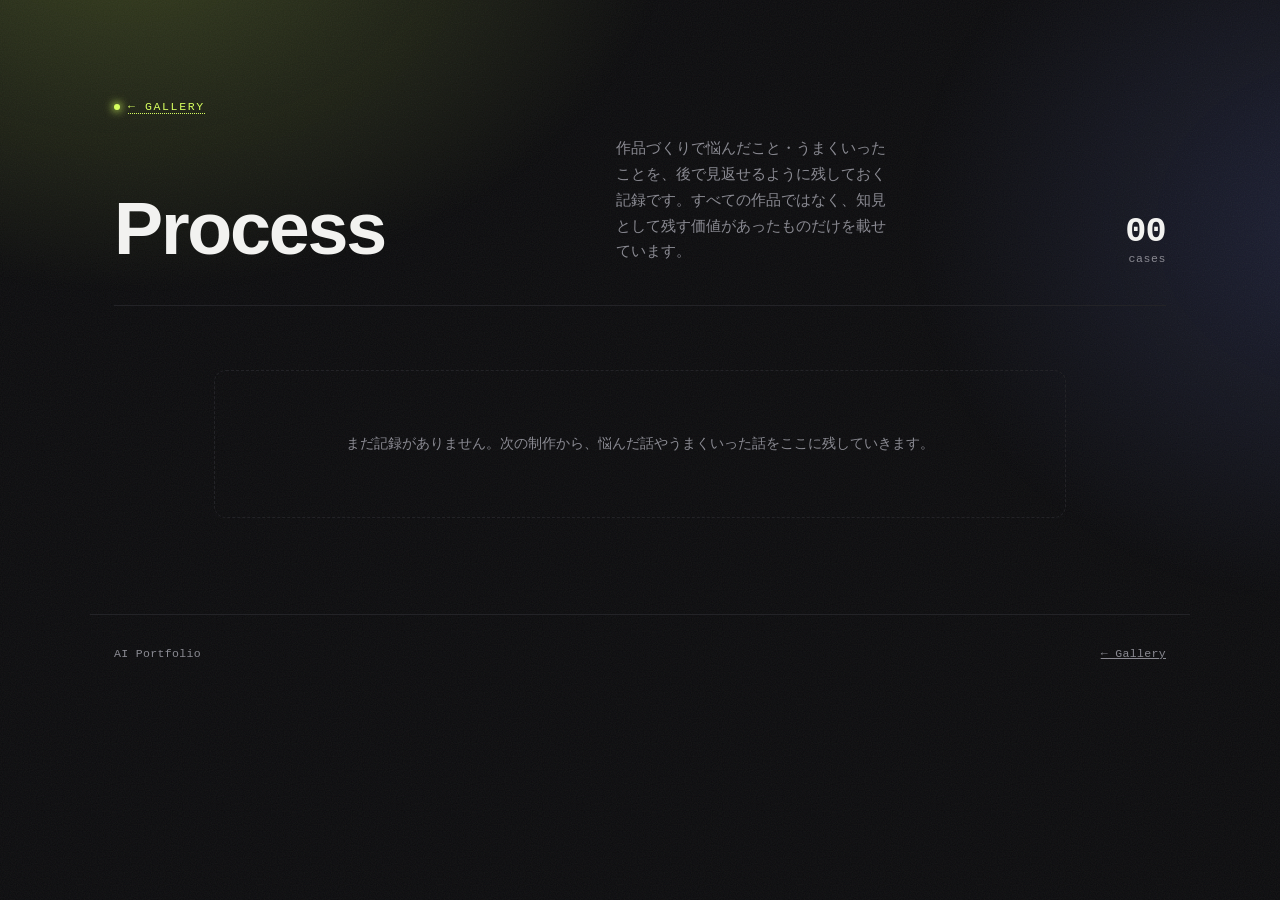
==== docs/process.html @ 381cf06f "Add a Process page and extract shared styles into style.css Multi-page turns out to be trivial here " ====
<!doctype html>
<html lang="ja">
<head>
<meta charset="utf-8">
<meta name="viewport" content="width=device-width, initial-scale=1">
<title>Process – AI Portfolio</title>
<link rel="stylesheet" href="style.css">
<style>
  .cases {
    max-width: 900px;
    margin: 0 auto;
    padding: 0 1.5rem 6rem;
  }
  .empty {
    padding: 4rem 0;
    text-align: center;
    color: var(--muted);
    font-family: var(--mono);
    font-size: 0.85rem;
    border: 1px dashed var(--border);
    border-radius: 12px;
  }
  .case {
    padding: 3.5rem 0;
    border-bottom: 1px solid var(--border);
  }
  .case-head {
    margin-bottom: 2rem;
  }
  .case-head h2 { font-size: 1.4rem; font-weight: 600; letter-spacing: -0.01em; margin: 0 0 0.6rem; }
  .case-head .desc { color: var(--muted); font-size: 0.92rem; line-height: 1.7; margin: 0; max-width: 62ch; }
  .case-related {
    display: inline-flex;
    align-items: center;
    gap: 0.5rem;
    margin-top: 1rem;
    font-family: var(--mono);
    font-size: 0.72rem;
    letter-spacing: 0.04em;
    color: var(--accent);
    text-decoration: none;
    border: 1px solid var(--border);
    padding: 0.4rem 0.8rem;
    border-radius: 999px;
  }
  .case-related:hover { border-color: var(--accent); }

  .timeline {
    position: relative;
    margin: 0;
    padding-left: 2.4rem;
  }
  .timeline::before {
    content: "";
    position: absolute;
    left: 0.55rem;
    top: 0.4rem;
    bottom: 0.4rem;
    width: 1px;
    background: var(--border);
  }
  .step {
    position: relative;
    padding-bottom: 2.2rem;
  }
  .step:last-child { padding-bottom: 0; }
  .step::before {
    content: "";
    position: absolute;
    left: -2.4rem;
    top: 0.3rem;
    width: 9px;
    height: 9px;
    border-radius: 50%;
    background: var(--bg);
    border: 1.5px solid var(--accent);
  }
  .step-label {
    font-family: var(--mono);
    font-size: 0.7rem;
    letter-spacing: 0.06em;
    text-transform: uppercase;
    color: var(--muted);
    margin: 0 0 0.6rem;
  }
  .step-body {
    display: flex;
    gap: 1.2rem;
    align-items: flex-start;
    flex-wrap: wrap;
  }
  .step-body img {
    width: 160px;
    max-width: 100%;
    border-radius: 10px;
    border: 1px solid var(--border);
    display: block;
    cursor: zoom-in;
  }
  .step-body p {
    flex: 1 1 260px;
    margin: 0;
    color: var(--fg);
    font-size: 0.9rem;
    line-height: 1.7;
  }

  .insight {
    margin-top: 2.2rem;
    padding: 1.1rem 1.3rem;
    background: var(--bg-elevated);
    border: 1px solid var(--border);
    border-left: 2px solid var(--accent);
    border-radius: 8px;
    font-size: 0.88rem;
    line-height: 1.7;
    color: var(--fg);
  }
  .insight strong {
    display: block;
    font-family: var(--mono);
    font-size: 0.68rem;
    letter-spacing: 0.08em;
    text-transform: uppercase;
    color: var(--accent);
    margin-bottom: 0.5rem;
  }
</style>
</head>
<body>

<header class="hero">
  <span class="eyebrow"><a href="index.html">← Gallery</a></span>
  <div class="hero-row">
    <h1>Process</h1>
    <p>作品づくりで悩んだこと・うまくいったことを、後で見返せるように残しておく記録です。すべての作品ではなく、知見として残す価値があったものだけを載せています。</p>
    <div class="hero-count"><strong id="case-count">00</strong>cases</div>
  </div>
</header>

<main class="cases" id="cases"></main>

<footer>
  <span>AI Portfolio</span>
  <a href="index.html">← Gallery</a>
</footer>

<div class="lightbox" id="lightbox">
  <button class="lightbox-close" id="lightbox-close" type="button">close ✕</button>
  <div class="lightbox-inner">
    <figure class="lightbox-figure">
      <img id="lightbox-img" src="" alt="">
    </figure>
  </div>
</div>

<script>
// ひとつの「悩んだ話・うまくいった話」= ひとつのオブジェクト。
// steps は要点となる分岐点だけを残す（全試行を残す必要はない）。
const CASES = [
  // 例:
  // {
  //   title: "夜桜のライトアップ表現",
  //   desc: "提灯の light をどう表現するかで試行錯誤した話",
  //   relatedImage: "images/yozakura_01.png",
  //   relatedLabel: "夜桜の少女 を見る",
  //   steps: [
  //     { label: "Attempt 1", image: "images/process/yozakura/01.png", caption: "..." },
  //     { label: "Attempt 2", image: "images/process/yozakura/02.png", caption: "..." }
  //   ],
  //   insight: "次に活かせる学び"
  // }
];

function el(tag, className, text) {
  const node = document.createElement(tag);
  if (className) node.className = className;
  if (text !== undefined) node.textContent = text;
  return node;
}

const lightbox = document.getElementById("lightbox");
const lightboxImg = document.getElementById("lightbox-img");
function openLightbox(src, alt) {
  lightboxImg.src = src;
  lightboxImg.alt = alt || "";
  lightbox.classList.add("open");
  document.body.style.overflow = "hidden";
}
function closeLightbox() {
  lightbox.classList.remove("open");
  document.body.style.overflow = "";
}
document.getElementById("lightbox-close").addEventListener("click", closeLightbox);
lightbox.addEventListener("click", (e) => { if (e.target === lightbox) closeLightbox(); });
document.addEventListener("keydown", (e) => { if (e.key === "Escape") closeLightbox(); });

function buildCase(caseData) {
  const article = el("article", "case");

  const head = el("div", "case-head");
  head.appendChild(el("h2", null, caseData.title));
  head.appendChild(el("p", "desc", caseData.desc));
  if (caseData.relatedImage) {
    const link = el("a", "case-related", (caseData.relatedLabel || "完成した作品を見る") + " →");
    link.href = "index.html";
    head.appendChild(link);
  }
  article.appendChild(head);

  const timeline = el("div", "timeline");
  caseData.steps.forEach((step) => {
    const stepEl = el("div", "step");
    stepEl.appendChild(el("p", "step-label", step.label));
    const body = el("div", "step-body");
    const img = el("img");
    img.src = step.image;
    img.alt = step.label;
    img.loading = "lazy";
    img.addEventListener("click", () => openLightbox(step.image, step.label));
    body.appendChild(img);
    body.appendChild(el("p", null, step.caption));
    stepEl.appendChild(body);
    timeline.appendChild(stepEl);
  });
  article.appendChild(timeline);

  if (caseData.insight) {
    const insight = el("div", "insight");
    insight.appendChild(el("strong", null, "Insight"));
    insight.appendChild(document.createTextNode(caseData.insight));
    article.appendChild(insight);
  }

  return article;
}

const casesEl = document.getElementById("cases");
if (CASES.length === 0) {
  casesEl.appendChild(el("div", "empty", "まだ記録がありません。次の制作から、悩んだ話やうまくいった話をここに残していきます。"));
} else {
  CASES.forEach((c) => casesEl.appendChild(buildCase(c)));
}
document.getElementById("case-count").textContent = String(CASES.length).padStart(2, "0");
</script>

</body>
</html>
---- docs/style.css ----
/* Shared base styles across all pages (index.html, process.html, ...) */
:root {
  --bg: #0b0b0d;
  --bg-elevated: #131316;
  --fg: #f2f2f0;
  --muted: #8a8a92;
  --accent: #d7ff5f;
  --gold: #ffc857;
  --border: #232327;
  --mono: "SFMono-Regular", Consolas, "Liberation Mono", Menlo, monospace;
  --sans: -apple-system, "Segoe UI", "Hiragino Sans", "Noto Sans JP", sans-serif;
}
* { box-sizing: border-box; }
html { scroll-behavior: smooth; }
body {
  margin: 0;
  background: var(--bg);
  color: var(--fg);
  font-family: var(--sans);
  -webkit-font-smoothing: antialiased;
}
body::before,
body::after {
  content: "";
  position: fixed;
  inset: 0;
  z-index: -1;
  pointer-events: none;
}
body::before {
  background:
    radial-gradient(ellipse 1000px 700px at 10% -10%, rgba(215, 255, 95, 0.22), transparent 55%),
    radial-gradient(ellipse 800px 700px at 105% 25%, rgba(120, 140, 255, 0.16), transparent 55%);
}
body::after {
  opacity: 0.07;
  mix-blend-mode: screen;
  background-image: url("data:image/svg+xml,%3Csvg xmlns='http://www.w3.org/2000/svg' width='180' height='180'%3E%3Cfilter id='n'%3E%3CfeTurbulence type='fractalNoise' baseFrequency='0.85' numOctaves='2' stitchTiles='stitch'/%3E%3C/filter%3E%3Crect width='100%25' height='100%25' filter='url(%23n)'/%3E%3C/svg%3E");
}

/* ---------- Hero ---------- */
.hero {
  max-width: 1100px;
  margin: 0 auto;
  padding: 6rem 1.5rem 4rem;
}
.hero .eyebrow {
  display: inline-flex;
  align-items: center;
  gap: 0.5rem;
  font-family: var(--mono);
  font-size: 0.72rem;
  letter-spacing: 0.14em;
  text-transform: uppercase;
  color: var(--accent);
  margin-bottom: 1.4rem;
}
.hero .eyebrow::before {
  content: "";
  width: 6px;
  height: 6px;
  border-radius: 50%;
  background: var(--accent);
  box-shadow: 0 0 8px 1px var(--accent);
}
.hero .eyebrow a {
  color: inherit;
  text-decoration: none;
  border-bottom: 1px dotted currentColor;
}
.hero-row {
  display: flex;
  justify-content: space-between;
  align-items: flex-end;
  gap: 2rem;
  flex-wrap: wrap;
  border-bottom: 1px solid var(--border);
  padding-bottom: 2.5rem;
}
.hero h1 {
  font-size: clamp(2.6rem, 7vw, 4.6rem);
  line-height: 1;
  letter-spacing: -0.03em;
  margin: 0;
  font-weight: 700;
}
.hero p {
  max-width: 34ch;
  color: var(--muted);
  line-height: 1.75;
  font-size: 0.92rem;
  margin: 0;
}
.hero-count {
  font-family: var(--mono);
  font-size: 0.72rem;
  color: var(--muted);
  text-align: right;
  letter-spacing: 0.05em;
  white-space: nowrap;
}
.hero-count strong {
  display: block;
  font-size: 2.2rem;
  color: var(--fg);
  font-weight: 700;
  letter-spacing: -0.02em;
}

/* ---------- Section headings (divider + label) ---------- */
.section-head {
  display: flex;
  align-items: center;
  gap: 0.6rem;
  padding-top: 3rem;
}
.section-head .section-label {
  font-family: var(--mono);
  font-size: 0.72rem;
  letter-spacing: 0.14em;
  text-transform: uppercase;
  color: var(--muted);
}
.section-head::after {
  content: "";
  flex: 1;
  height: 1px;
  background: var(--border);
}

/* ---------- Info block (title / desc / specs / disclosure) ---------- */
.info-num {
  display: block;
  font-family: var(--mono);
  font-size: 0.9rem;
  color: var(--accent);
  letter-spacing: 0.08em;
  margin-bottom: 1rem;
}
.info h2 { font-size: 1.5rem; font-weight: 600; letter-spacing: -0.01em; margin: 0 0 0.6rem; }
.info .desc { color: var(--muted); font-size: 0.95rem; line-height: 1.7; margin: 0 0 0.9rem; }
.info .specs {
  font-family: var(--mono);
  font-size: 0.72rem;
  color: var(--muted);
  letter-spacing: 0.04em;
  margin: 0 0 1.4rem;
  padding-bottom: 1.4rem;
  border-bottom: 1px dashed var(--border);
}

.meta-toggle {
  all: unset;
  cursor: pointer;
  font-family: var(--mono);
  font-size: 0.7rem;
  letter-spacing: 0.06em;
  text-transform: uppercase;
  color: var(--muted);
  border: 1px solid var(--border);
  padding: 0.45rem 0.85rem;
  border-radius: 999px;
  transition: color 0.2s, border-color 0.2s;
  white-space: nowrap;
}
.meta-toggle:hover, .meta-toggle:focus-visible { color: var(--accent); border-color: var(--accent); }
details[open] .meta-toggle { color: var(--accent); border-color: var(--accent); }
.info summary { list-style: none; }
.info summary::-webkit-details-marker { display: none; }

.meta {
  margin: 1.1rem 0 0;
  padding: 1.1rem 1.3rem;
  background: var(--bg-elevated);
  border: 1px solid var(--border);
  border-radius: 12px;
  font-family: var(--mono);
  font-size: 0.76rem;
  line-height: 1.6;
  display: grid;
  grid-template-columns: max-content 1fr;
  gap: 0.3rem 1.2rem;
}
.meta dt { color: var(--muted); white-space: nowrap; }
.meta dd { margin: 0; white-space: pre-wrap; word-break: break-word; color: var(--fg); }

/* ---------- Lightbox ---------- */
.lightbox {
  position: fixed;
  inset: 0;
  z-index: 50;
  background: rgba(6, 6, 7, 0.9);
  backdrop-filter: blur(8px);
  display: flex;
  align-items: center;
  justify-content: center;
  padding: 2rem 1.2rem;
  opacity: 0;
  pointer-events: none;
  transition: opacity 0.2s ease;
}
.lightbox.open { opacity: 1; pointer-events: auto; }
.lightbox-inner {
  max-width: 1040px;
  width: 100%;
  max-height: 88vh;
  overflow: auto;
  display: flex;
  gap: 2rem;
  background: var(--bg-elevated);
  border: 1px solid var(--border);
  border-radius: 16px;
  padding: 1.8rem;
}
.lightbox-figure { flex: 1 1 55%; min-width: 0; }
.lightbox-figure img { width: 100%; height: auto; border-radius: 10px; display: block; }
.lightbox-panel { flex: 1 1 45%; min-width: 0; }
.lightbox-panel h2 { font-size: 1.3rem; margin: 0 0 0.5rem; }
.lightbox-panel .desc { color: var(--muted); font-size: 0.92rem; margin: 0 0 0.9rem; }
.lightbox-panel .specs {
  font-family: var(--mono);
  font-size: 0.72rem;
  color: var(--muted);
  margin: 0 0 1.2rem;
  padding-bottom: 1.2rem;
  border-bottom: 1px dashed var(--border);
}
.lightbox-close {
  all: unset;
  cursor: pointer;
  position: absolute;
  top: 1.6rem;
  right: 1.6rem;
  font-family: var(--mono);
  font-size: 0.72rem;
  letter-spacing: 0.05em;
  color: var(--muted);
  border: 1px solid var(--border);
  padding: 0.4rem 0.75rem;
  border-radius: 999px;
}
.lightbox-close:hover { color: var(--accent); border-color: var(--accent); }
@media (max-width: 720px) {
  .lightbox-inner { flex-direction: column; }
}

/* ---------- Footer ---------- */
footer {
  max-width: 1100px;
  margin: 0 auto;
  padding: 2rem 1.5rem 4rem;
  border-top: 1px solid var(--border);
  color: var(--muted);
  font-family: var(--mono);
  font-size: 0.72rem;
  letter-spacing: 0.03em;
  display: flex;
  justify-content: space-between;
  flex-wrap: wrap;
  gap: 0.5rem;
}
footer a { color: var(--muted); }
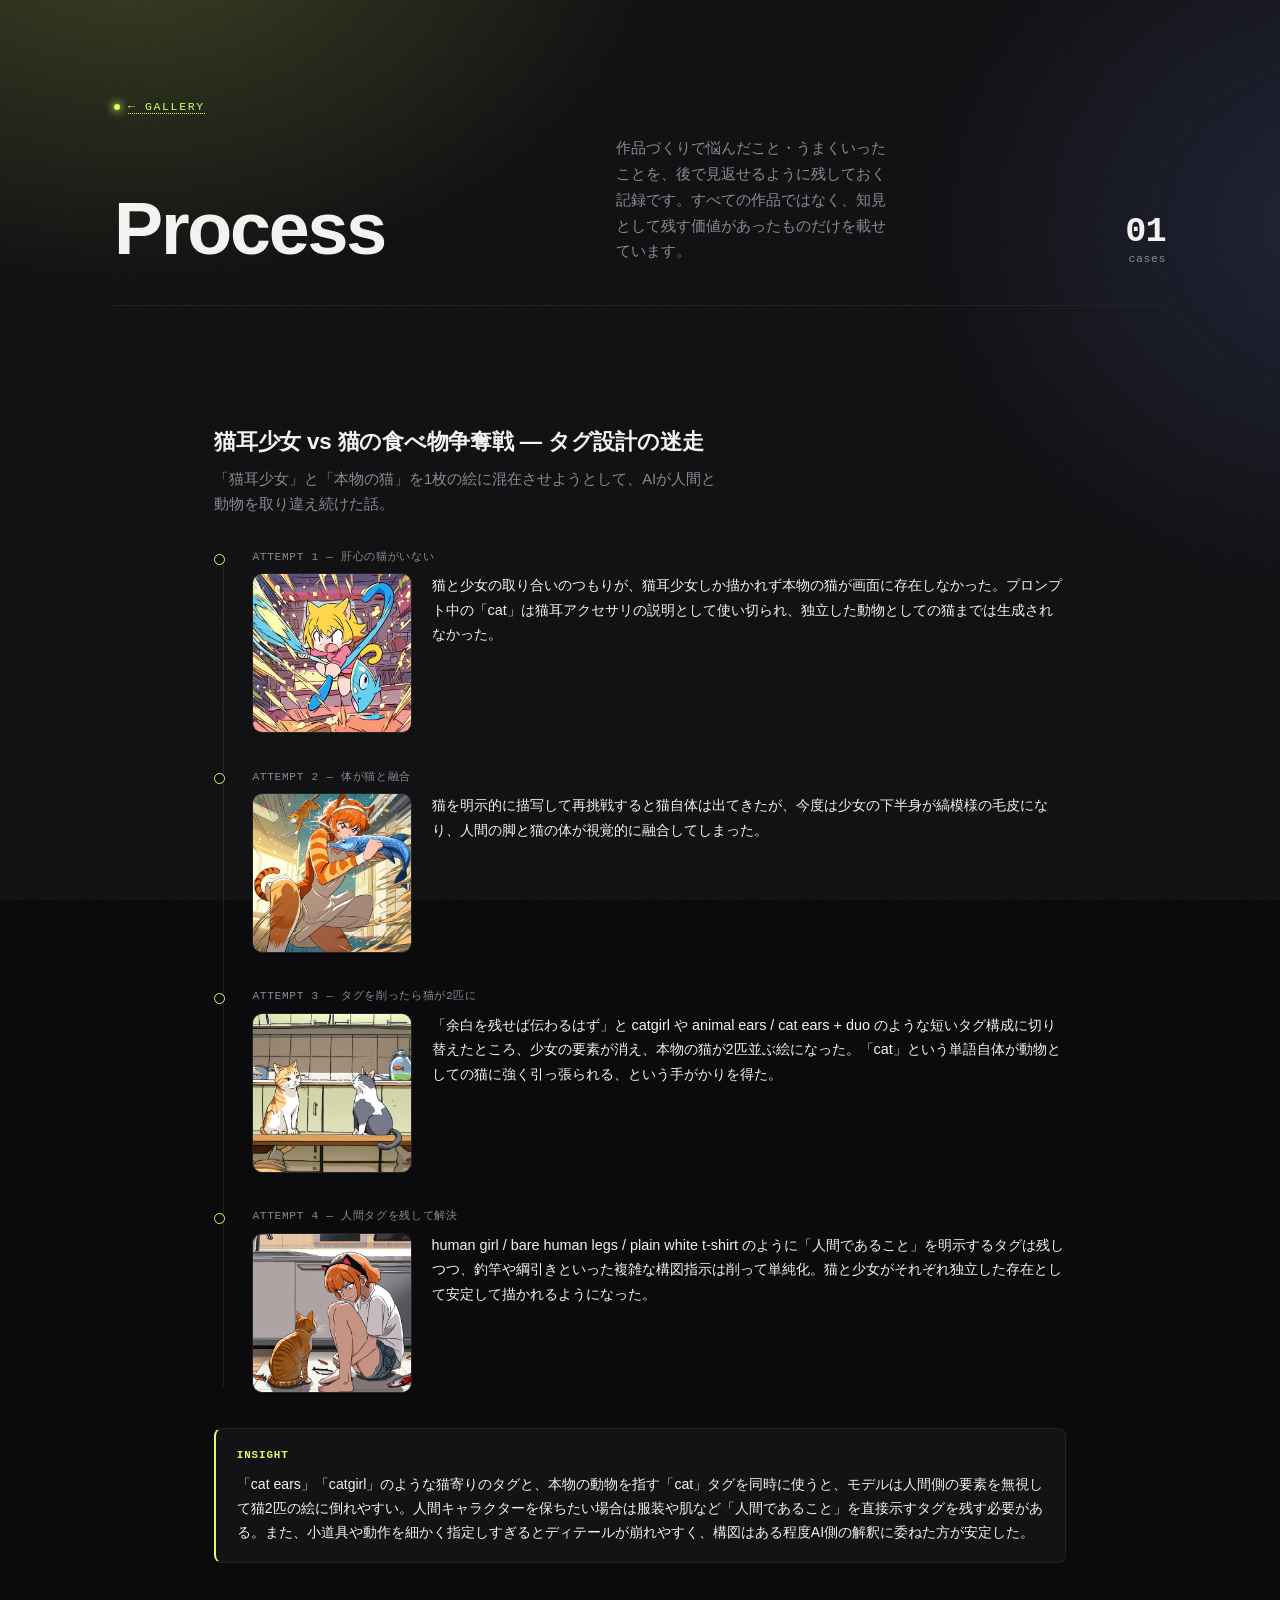
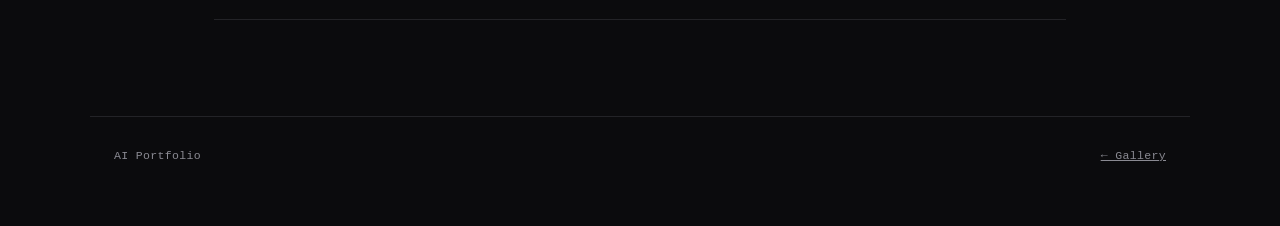
==== commit 76ce3478: "Processページに最初の実例を追加(猫耳少女vs猫のタグ迷走) 猫を指すタグと猫耳少女を指すタグが競合し、人間と動物を取り違え 続けた試行錯誤を4ステップのタイムラインとして記録。  Co-Aut" ====
--- a/docs/process.html
+++ b/docs/process.html
@@ -158,18 +158,33 @@
 // ひとつの「悩んだ話・うまくいった話」= ひとつのオブジェクト。
 // steps は要点となる分岐点だけを残す（全試行を残す必要はない）。
 const CASES = [
-  // 例:
-  // {
-  //   title: "夜桜のライトアップ表現",
-  //   desc: "提灯の light をどう表現するかで試行錯誤した話",
-  //   relatedImage: "images/yozakura_01.png",
-  //   relatedLabel: "夜桜の少女 を見る",
-  //   steps: [
-  //     { label: "Attempt 1", image: "images/process/yozakura/01.png", caption: "..." },
-  //     { label: "Attempt 2", image: "images/process/yozakura/02.png", caption: "..." }
-  //   ],
-  //   insight: "次に活かせる学び"
-  // }
+  {
+    title: "猫耳少女 vs 猫の食べ物争奪戦 — タグ設計の迷走",
+    desc: "「猫耳少女」と「本物の猫」を1枚の絵に混在させようとして、AIが人間と動物を取り違え続けた話。",
+    steps: [
+      {
+        label: "Attempt 1 — 肝心の猫がいない",
+        image: "images/process/catgirl_vs_cat/01_no_cat.png",
+        caption: "猫と少女の取り合いのつもりが、猫耳少女しか描かれず本物の猫が画面に存在しなかった。プロンプト中の「cat」は猫耳アクセサリの説明として使い切られ、独立した動物としての猫までは生成されなかった。"
+      },
+      {
+        label: "Attempt 2 — 体が猫と融合",
+        image: "images/process/catgirl_vs_cat/02_body_fused.png",
+        caption: "猫を明示的に描写して再挑戦すると猫自体は出てきたが、今度は少女の下半身が縞模様の毛皮になり、人間の脚と猫の体が視覚的に融合してしまった。"
+      },
+      {
+        label: "Attempt 3 — タグを削ったら猫が2匹に",
+        image: "images/process/catgirl_vs_cat/03_two_cats.png",
+        caption: "「余白を残せば伝わるはず」と catgirl や animal ears / cat ears + duo のような短いタグ構成に切り替えたところ、少女の要素が消え、本物の猫が2匹並ぶ絵になった。「cat」という単語自体が動物としての猫に強く引っ張られる、という手がかりを得た。"
+      },
+      {
+        label: "Attempt 4 — 人間タグを残して解決",
+        image: "images/process/catgirl_vs_cat/04_resolved.png",
+        caption: "human girl / bare human legs / plain white t-shirt のように「人間であること」を明示するタグは残しつつ、釣竿や綱引きといった複雑な構図指示は削って単純化。猫と少女がそれぞれ独立した存在として安定して描かれるようになった。"
+      }
+    ],
+    insight: "「cat ears」「catgirl」のような猫寄りのタグと、本物の動物を指す「cat」タグを同時に使うと、モデルは人間側の要素を無視して猫2匹の絵に倒れやすい。人間キャラクターを保ちたい場合は服装や肌など「人間であること」を直接示すタグを残す必要がある。また、小道具や動作を細かく指定しすぎるとディテールが崩れやすく、構図はある程度AI側の解釈に委ねた方が安定した。"
+  }
 ];
 
 function el(tag, className, text) {
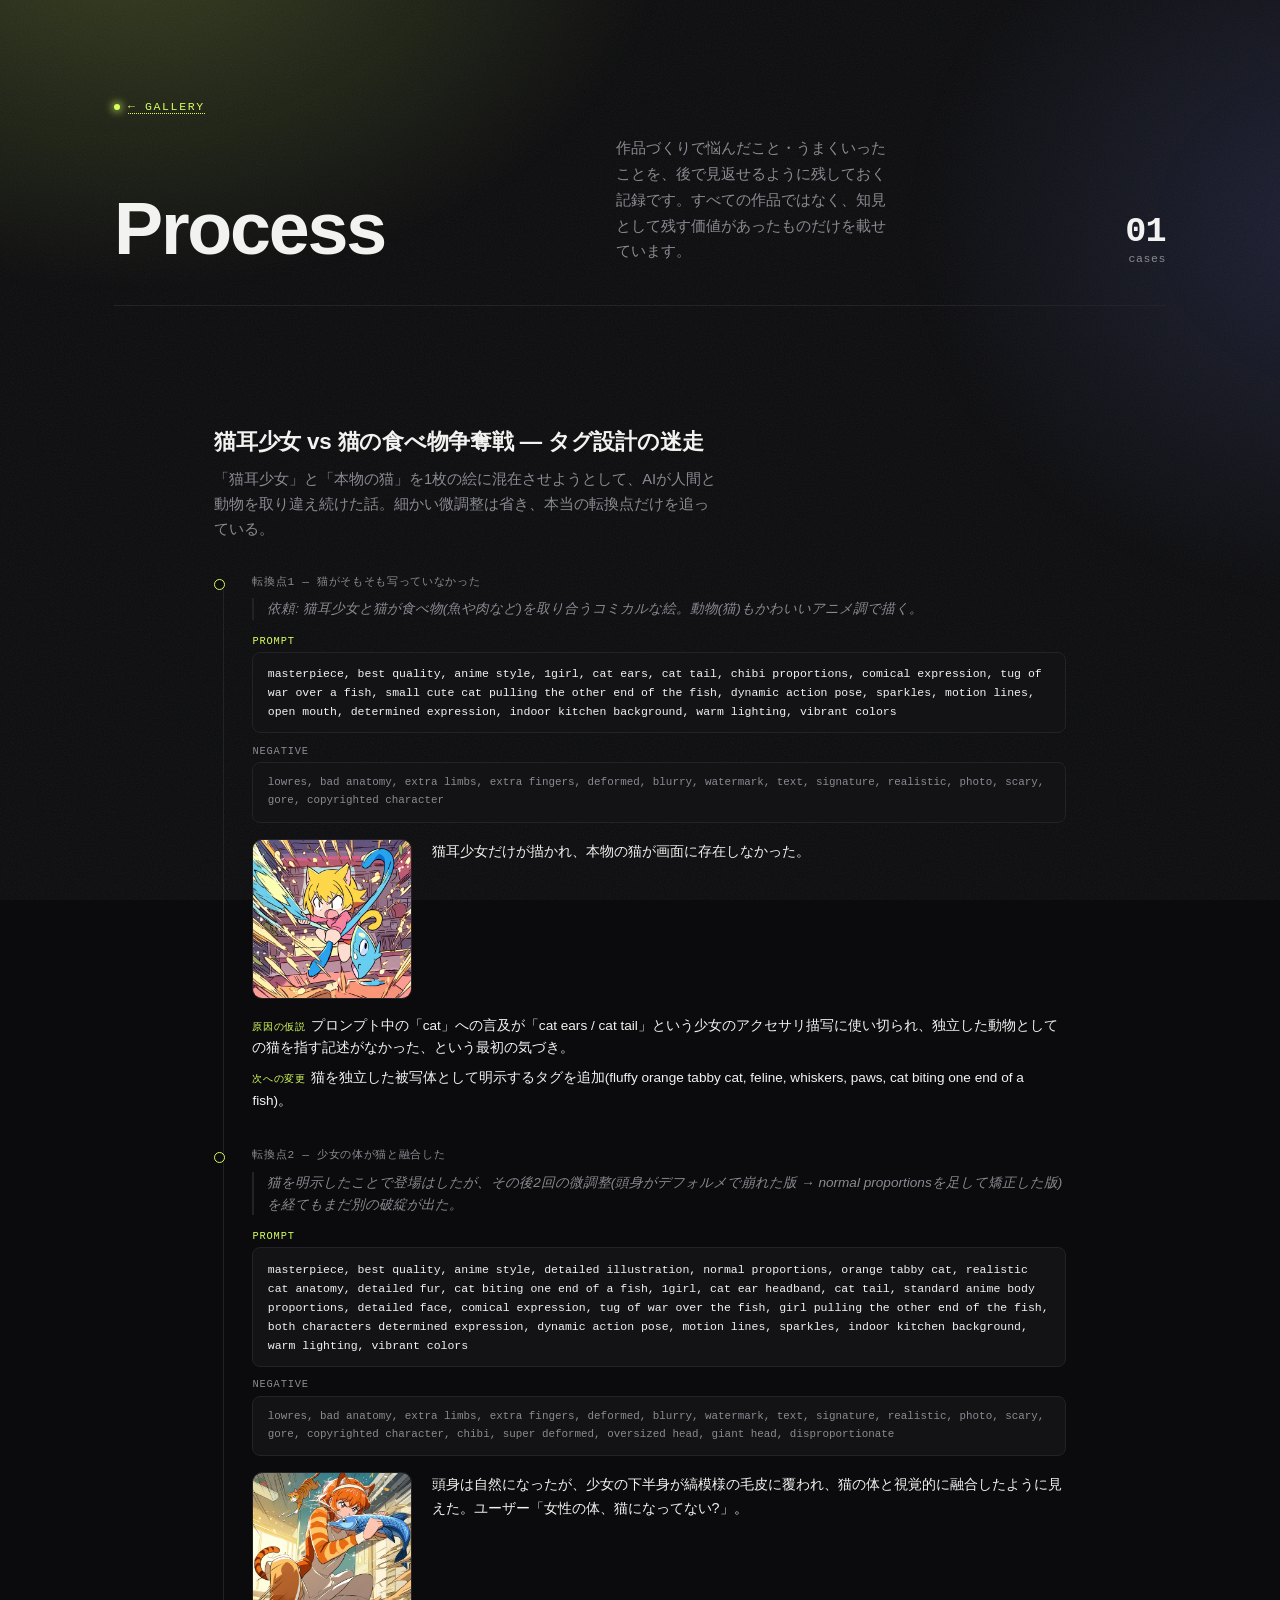
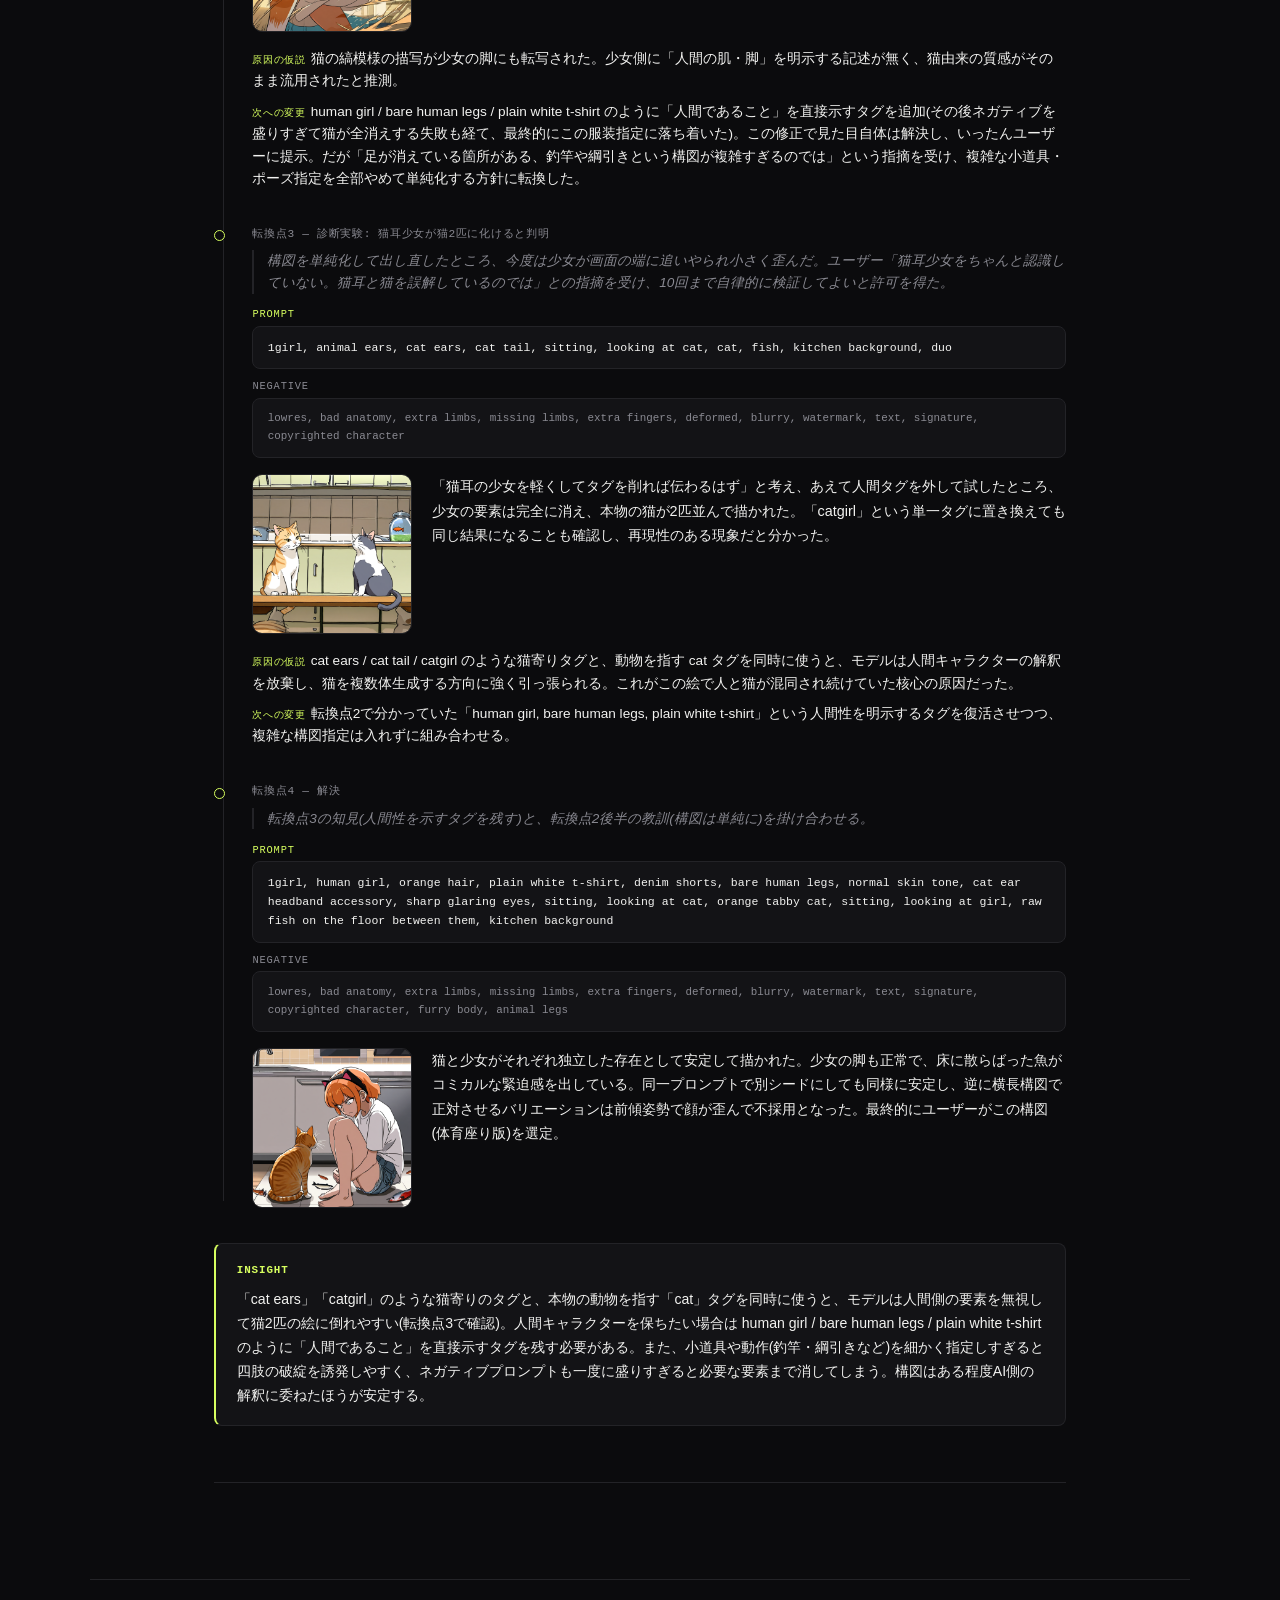
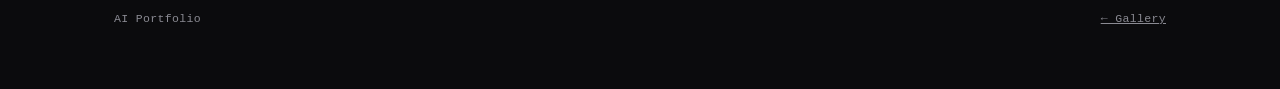
==== commit 0af27026: "Processページのケースを転換点フォーカス型に書き直し 全試行を平坦に並べるのではなく、実際のプロンプト文言・問題・原因の 仮説・変更点(追加/削除)のループが分かる4つの転換点に絞って再構成。 " ====
--- a/docs/process.html
+++ b/docs/process.html
@@ -105,6 +105,61 @@
     line-height: 1.7;
   }
 
+  .step-trigger {
+    margin: 0 0 0.9rem;
+    padding-left: 0.8rem;
+    border-left: 2px solid var(--border);
+    color: var(--muted);
+    font-size: 0.85rem;
+    line-height: 1.6;
+    font-style: italic;
+  }
+  .step-prompt-block {
+    margin: 0 0 1rem;
+  }
+  .step-prompt-k {
+    font-family: var(--mono);
+    font-size: 0.65rem;
+    letter-spacing: 0.08em;
+    text-transform: uppercase;
+    color: var(--accent);
+    margin: 0 0 0.35rem;
+  }
+  .step-prompt-k.neg { color: var(--muted); }
+  .step-prompt {
+    font-family: var(--mono);
+    font-size: 0.72rem;
+    line-height: 1.65;
+    background: var(--bg-elevated);
+    border: 1px solid var(--border);
+    border-radius: 8px;
+    padding: 0.7rem 0.9rem;
+    margin: 0 0 0.7rem;
+    white-space: pre-wrap;
+    word-break: break-word;
+    color: var(--fg);
+  }
+  .step-prompt.neg {
+    color: var(--muted);
+    font-size: 0.68rem;
+  }
+  .step-analysis {
+    margin-top: 1rem;
+    display: grid;
+    gap: 0.5rem;
+    font-size: 0.85rem;
+    line-height: 1.65;
+  }
+  .step-analysis div { margin: 0; }
+  .step-analysis .k {
+    font-family: var(--mono);
+    font-size: 0.65rem;
+    letter-spacing: 0.06em;
+    text-transform: uppercase;
+    color: var(--accent);
+    margin-right: 0.5em;
+  }
+
   .insight {
     margin-top: 2.2rem;
     padding: 1.1rem 1.3rem;
@@ -160,30 +215,48 @@
 const CASES = [
   {
     title: "猫耳少女 vs 猫の食べ物争奪戦 — タグ設計の迷走",
-    desc: "「猫耳少女」と「本物の猫」を1枚の絵に混在させようとして、AIが人間と動物を取り違え続けた話。",
+    desc: "「猫耳少女」と「本物の猫」を1枚の絵に混在させようとして、AIが人間と動物を取り違え続けた話。細かい微調整は省き、本当の転換点だけを追っている。",
     steps: [
       {
-        label: "Attempt 1 — 肝心の猫がいない",
+        label: "転換点1 — 猫がそもそも写っていなかった",
+        trigger: "依頼: 猫耳少女と猫が食べ物(魚や肉など)を取り合うコミカルな絵。動物(猫)もかわいいアニメ調で描く。",
+        prompt: "masterpiece, best quality, anime style, 1girl, cat ears, cat tail, chibi proportions, comical expression, tug of war over a fish, small cute cat pulling the other end of the fish, dynamic action pose, sparkles, motion lines, open mouth, determined expression, indoor kitchen background, warm lighting, vibrant colors",
+        negative: "lowres, bad anatomy, extra limbs, extra fingers, deformed, blurry, watermark, text, signature, realistic, photo, scary, gore, copyrighted character",
         image: "images/process/catgirl_vs_cat/01_no_cat.png",
-        caption: "猫と少女の取り合いのつもりが、猫耳少女しか描かれず本物の猫が画面に存在しなかった。プロンプト中の「cat」は猫耳アクセサリの説明として使い切られ、独立した動物としての猫までは生成されなかった。"
+        outcome: "猫耳少女だけが描かれ、本物の猫が画面に存在しなかった。",
+        cause: "プロンプト中の「cat」への言及が「cat ears / cat tail」という少女のアクセサリ描写に使い切られ、独立した動物としての猫を指す記述がなかった、という最初の気づき。",
+        change: "猫を独立した被写体として明示するタグを追加(fluffy orange tabby cat, feline, whiskers, paws, cat biting one end of a fish)。"
       },
       {
-        label: "Attempt 2 — 体が猫と融合",
+        label: "転換点2 — 少女の体が猫と融合した",
+        trigger: "猫を明示したことで登場はしたが、その後2回の微調整(頭身がデフォルメで崩れた版 → normal proportionsを足して矯正した版)を経てもまだ別の破綻が出た。",
+        prompt: "masterpiece, best quality, anime style, detailed illustration, normal proportions, orange tabby cat, realistic cat anatomy, detailed fur, cat biting one end of a fish, 1girl, cat ear headband, cat tail, standard anime body proportions, detailed face, comical expression, tug of war over the fish, girl pulling the other end of the fish, both characters determined expression, dynamic action pose, motion lines, sparkles, indoor kitchen background, warm lighting, vibrant colors",
+        negative: "lowres, bad anatomy, extra limbs, extra fingers, deformed, blurry, watermark, text, signature, realistic, photo, scary, gore, copyrighted character, chibi, super deformed, oversized head, giant head, disproportionate",
         image: "images/process/catgirl_vs_cat/02_body_fused.png",
-        caption: "猫を明示的に描写して再挑戦すると猫自体は出てきたが、今度は少女の下半身が縞模様の毛皮になり、人間の脚と猫の体が視覚的に融合してしまった。"
+        outcome: "頭身は自然になったが、少女の下半身が縞模様の毛皮に覆われ、猫の体と視覚的に融合したように見えた。ユーザー「女性の体、猫になってない?」。",
+        cause: "猫の縞模様の描写が少女の脚にも転写された。少女側に「人間の肌・脚」を明示する記述が無く、猫由来の質感がそのまま流用されたと推測。",
+        change: "human girl / bare human legs / plain white t-shirt のように「人間であること」を直接示すタグを追加(その後ネガティブを盛りすぎて猫が全消えする失敗も経て、最終的にこの服装指定に落ち着いた)。この修正で見た目自体は解決し、いったんユーザーに提示。だが「足が消えている箇所がある、釣竿や綱引きという構図が複雑すぎるのでは」という指摘を受け、複雑な小道具・ポーズ指定を全部やめて単純化する方針に転換した。"
       },
       {
-        label: "Attempt 3 — タグを削ったら猫が2匹に",
+        label: "転換点3 — 診断実験: 猫耳少女が猫2匹に化けると判明",
+        trigger: "構図を単純化して出し直したところ、今度は少女が画面の端に追いやられ小さく歪んだ。ユーザー「猫耳少女をちゃんと認識していない。猫耳と猫を誤解しているのでは」との指摘を受け、10回まで自律的に検証してよいと許可を得た。",
+        prompt: "1girl, animal ears, cat ears, cat tail, sitting, looking at cat, cat, fish, kitchen background, duo",
+        negative: "lowres, bad anatomy, extra limbs, missing limbs, extra fingers, deformed, blurry, watermark, text, signature, copyrighted character",
         image: "images/process/catgirl_vs_cat/03_two_cats.png",
-        caption: "「余白を残せば伝わるはず」と catgirl や animal ears / cat ears + duo のような短いタグ構成に切り替えたところ、少女の要素が消え、本物の猫が2匹並ぶ絵になった。「cat」という単語自体が動物としての猫に強く引っ張られる、という手がかりを得た。"
+        outcome: "「猫耳の少女を軽くしてタグを削れば伝わるはず」と考え、あえて人間タグを外して試したところ、少女の要素は完全に消え、本物の猫が2匹並んで描かれた。「catgirl」という単一タグに置き換えても同じ結果になることも確認し、再現性のある現象だと分かった。",
+        cause: "cat ears / cat tail / catgirl のような猫寄りタグと、動物を指す cat タグを同時に使うと、モデルは人間キャラクターの解釈を放棄し、猫を複数体生成する方向に強く引っ張られる。これがこの絵で人と猫が混同され続けていた核心の原因だった。",
+        change: "転換点2で分かっていた「human girl, bare human legs, plain white t-shirt」という人間性を明示するタグを復活させつつ、複雑な構図指定は入れずに組み合わせる。"
       },
       {
-        label: "Attempt 4 — 人間タグを残して解決",
+        label: "転換点4 — 解決",
+        trigger: "転換点3の知見(人間性を示すタグを残す)と、転換点2後半の教訓(構図は単純に)を掛け合わせる。",
+        prompt: "1girl, human girl, orange hair, plain white t-shirt, denim shorts, bare human legs, normal skin tone, cat ear headband accessory, sharp glaring eyes, sitting, looking at cat, orange tabby cat, sitting, looking at girl, raw fish on the floor between them, kitchen background",
+        negative: "lowres, bad anatomy, extra limbs, missing limbs, extra fingers, deformed, blurry, watermark, text, signature, copyrighted character, furry body, animal legs",
         image: "images/process/catgirl_vs_cat/04_resolved.png",
-        caption: "human girl / bare human legs / plain white t-shirt のように「人間であること」を明示するタグは残しつつ、釣竿や綱引きといった複雑な構図指示は削って単純化。猫と少女がそれぞれ独立した存在として安定して描かれるようになった。"
+        outcome: "猫と少女がそれぞれ独立した存在として安定して描かれた。少女の脚も正常で、床に散らばった魚がコミカルな緊迫感を出している。同一プロンプトで別シードにしても同様に安定し、逆に横長構図で正対させるバリエーションは前傾姿勢で顔が歪んで不採用となった。最終的にユーザーがこの構図(体育座り版)を選定。"
       }
     ],
-    insight: "「cat ears」「catgirl」のような猫寄りのタグと、本物の動物を指す「cat」タグを同時に使うと、モデルは人間側の要素を無視して猫2匹の絵に倒れやすい。人間キャラクターを保ちたい場合は服装や肌など「人間であること」を直接示すタグを残す必要がある。また、小道具や動作を細かく指定しすぎるとディテールが崩れやすく、構図はある程度AI側の解釈に委ねた方が安定した。"
+    insight: "「cat ears」「catgirl」のような猫寄りのタグと、本物の動物を指す「cat」タグを同時に使うと、モデルは人間側の要素を無視して猫2匹の絵に倒れやすい(転換点3で確認)。人間キャラクターを保ちたい場合は human girl / bare human legs / plain white t-shirt のように「人間であること」を直接示すタグを残す必要がある。また、小道具や動作(釣竿・綱引きなど)を細かく指定しすぎると四肢の破綻を誘発しやすく、ネガティブプロンプトも一度に盛りすぎると必要な要素まで消してしまう。構図はある程度AI側の解釈に委ねたほうが安定する。"
   }
 ];
 
@@ -227,6 +300,22 @@
   caseData.steps.forEach((step) => {
     const stepEl = el("div", "step");
     stepEl.appendChild(el("p", "step-label", step.label));
+
+    if (step.trigger) {
+      stepEl.appendChild(el("p", "step-trigger", step.trigger));
+    }
+
+    if (step.prompt) {
+      const block = el("div", "step-prompt-block");
+      block.appendChild(el("p", "step-prompt-k", "Prompt"));
+      block.appendChild(el("pre", "step-prompt", step.prompt));
+      if (step.negative) {
+        block.appendChild(el("p", "step-prompt-k neg", "Negative"));
+        block.appendChild(el("pre", "step-prompt neg", step.negative));
+      }
+      stepEl.appendChild(block);
+    }
+
     const body = el("div", "step-body");
     const img = el("img");
     img.src = step.image;
@@ -234,8 +323,26 @@
     img.loading = "lazy";
     img.addEventListener("click", () => openLightbox(step.image, step.label));
     body.appendChild(img);
-    body.appendChild(el("p", null, step.caption));
+    body.appendChild(el("p", null, step.outcome));
     stepEl.appendChild(body);
+
+    if (step.cause || step.change) {
+      const analysis = el("div", "step-analysis");
+      if (step.cause) {
+        const row = el("div");
+        row.appendChild(el("span", "k", "原因の仮説"));
+        row.appendChild(document.createTextNode(step.cause));
+        analysis.appendChild(row);
+      }
+      if (step.change) {
+        const row = el("div");
+        row.appendChild(el("span", "k", "次への変更"));
+        row.appendChild(document.createTextNode(step.change));
+        analysis.appendChild(row);
+      }
+      stepEl.appendChild(analysis);
+    }
+
     timeline.appendChild(stepEl);
   });
   article.appendChild(timeline);
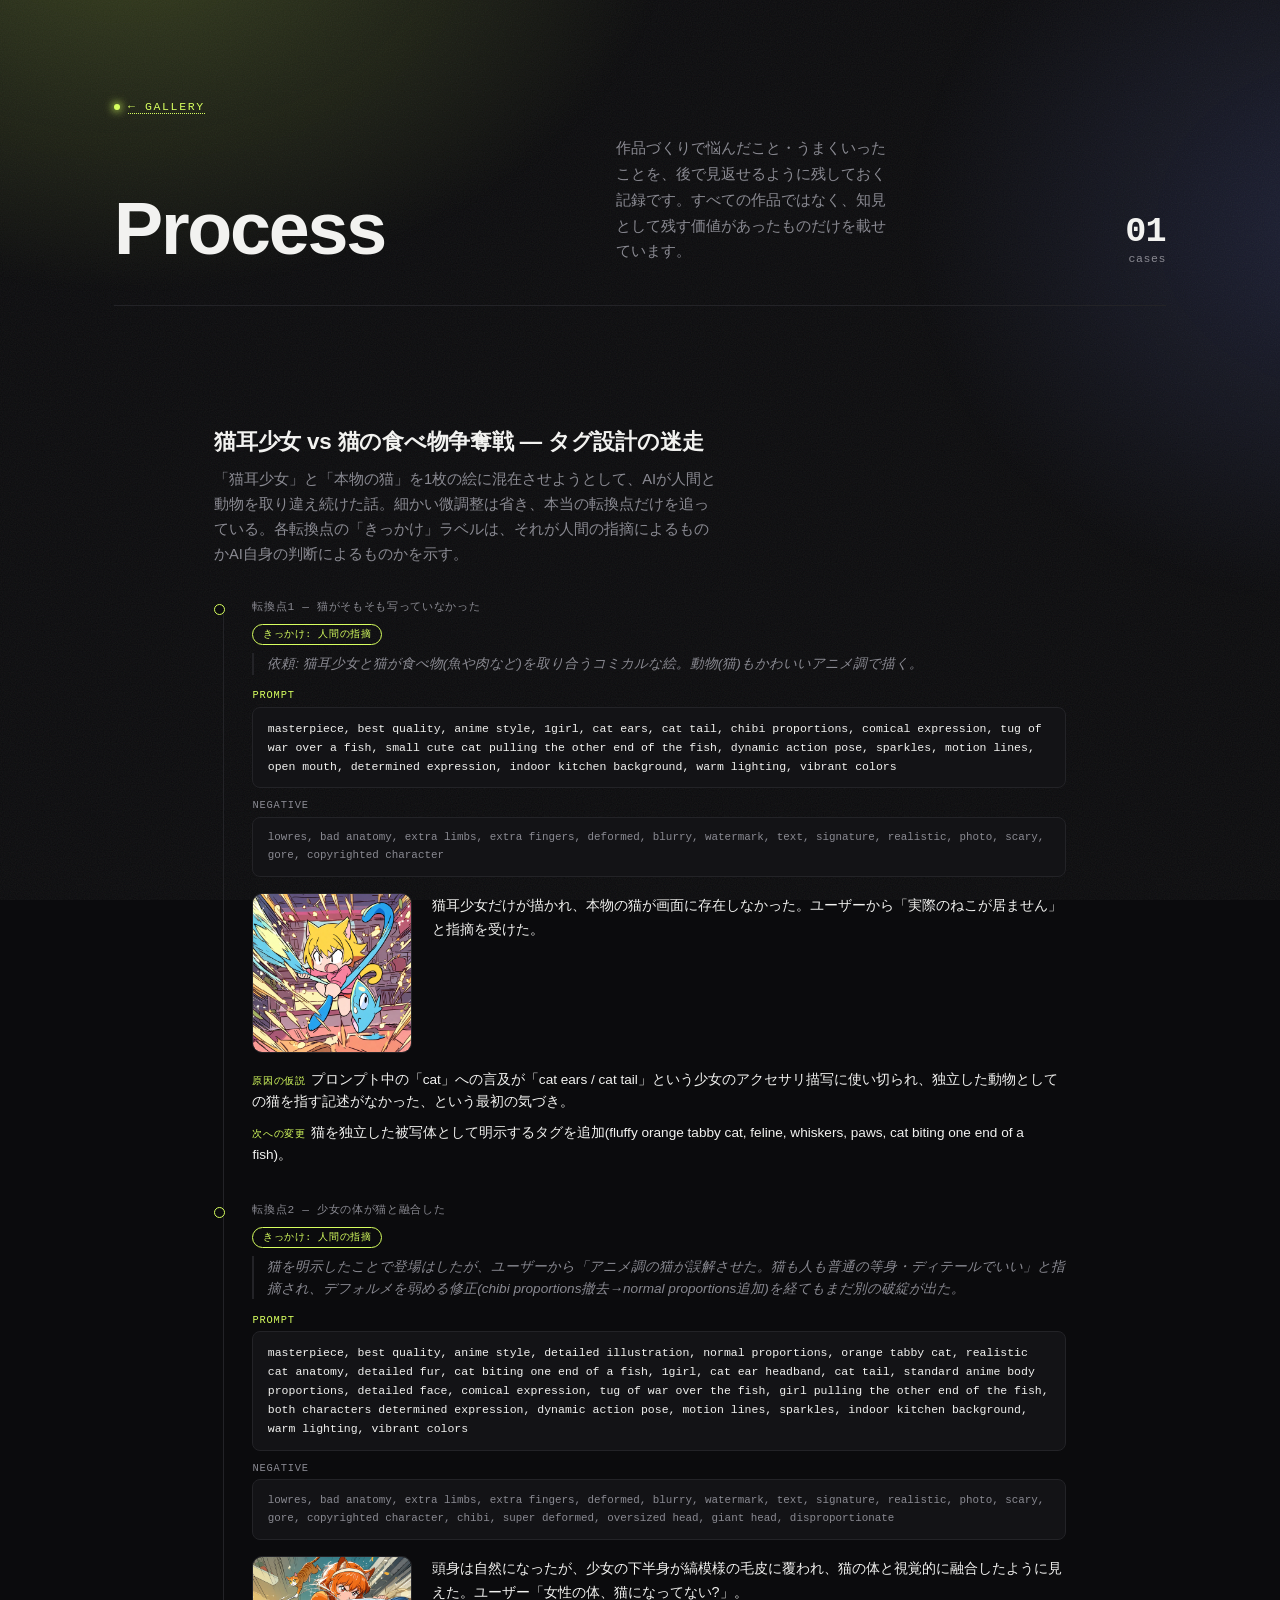
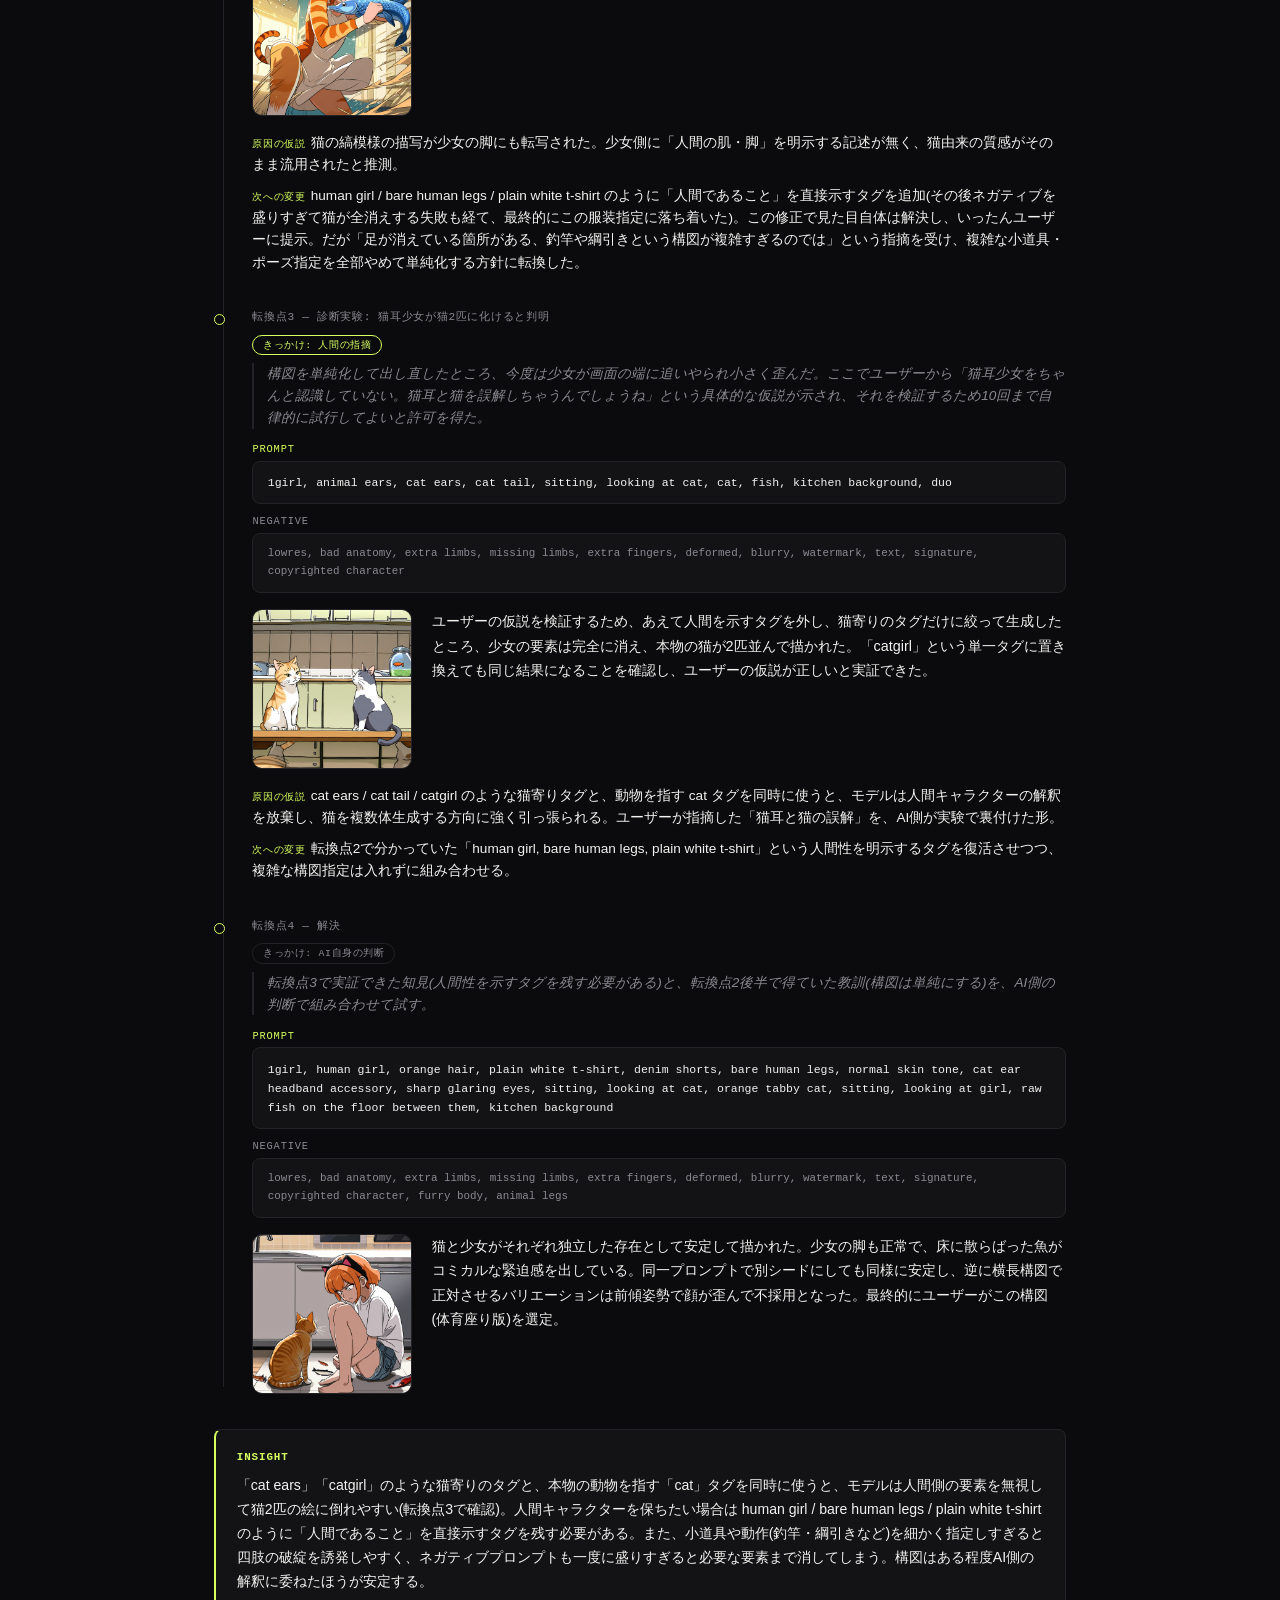
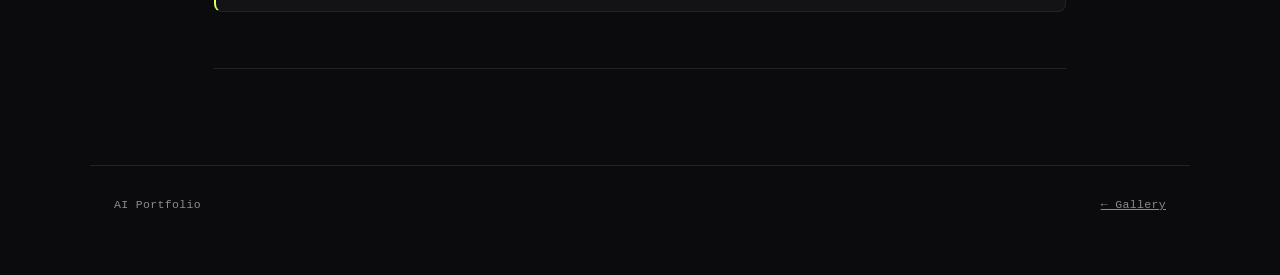
==== commit a9917ef7: "Processページの各転換点に「きっかけ」ラベルを追加 転換点ごとに、それが人間の指摘によるものかAI自身の判断による ものかを示すラベル(human/ai)を表示し、人間のレビューがどれだけ 関わ" ====
--- a/docs/process.html
+++ b/docs/process.html
@@ -105,6 +105,22 @@
     line-height: 1.7;
   }
 
+  .step-trigger-tag {
+    display: inline-block;
+    font-family: var(--mono);
+    font-size: 0.62rem;
+    letter-spacing: 0.06em;
+    text-transform: uppercase;
+    padding: 0.15rem 0.6rem;
+    border-radius: 999px;
+    border: 1px solid var(--border);
+    margin-bottom: 0.5rem;
+    color: var(--muted);
+  }
+  .step-trigger-tag.human {
+    color: var(--accent);
+    border-color: var(--accent);
+  }
   .step-trigger {
     margin: 0 0 0.9rem;
     padding-left: 0.8rem;
@@ -215,21 +231,23 @@
 const CASES = [
   {
     title: "猫耳少女 vs 猫の食べ物争奪戦 — タグ設計の迷走",
-    desc: "「猫耳少女」と「本物の猫」を1枚の絵に混在させようとして、AIが人間と動物を取り違え続けた話。細かい微調整は省き、本当の転換点だけを追っている。",
+    desc: "「猫耳少女」と「本物の猫」を1枚の絵に混在させようとして、AIが人間と動物を取り違え続けた話。細かい微調整は省き、本当の転換点だけを追っている。各転換点の「きっかけ」ラベルは、それが人間の指摘によるものかAI自身の判断によるものかを示す。",
     steps: [
       {
         label: "転換点1 — 猫がそもそも写っていなかった",
+        triggerSource: "human",
         trigger: "依頼: 猫耳少女と猫が食べ物(魚や肉など)を取り合うコミカルな絵。動物(猫)もかわいいアニメ調で描く。",
         prompt: "masterpiece, best quality, anime style, 1girl, cat ears, cat tail, chibi proportions, comical expression, tug of war over a fish, small cute cat pulling the other end of the fish, dynamic action pose, sparkles, motion lines, open mouth, determined expression, indoor kitchen background, warm lighting, vibrant colors",
         negative: "lowres, bad anatomy, extra limbs, extra fingers, deformed, blurry, watermark, text, signature, realistic, photo, scary, gore, copyrighted character",
         image: "images/process/catgirl_vs_cat/01_no_cat.png",
-        outcome: "猫耳少女だけが描かれ、本物の猫が画面に存在しなかった。",
+        outcome: "猫耳少女だけが描かれ、本物の猫が画面に存在しなかった。ユーザーから「実際のねこが居ません」と指摘を受けた。",
         cause: "プロンプト中の「cat」への言及が「cat ears / cat tail」という少女のアクセサリ描写に使い切られ、独立した動物としての猫を指す記述がなかった、という最初の気づき。",
         change: "猫を独立した被写体として明示するタグを追加(fluffy orange tabby cat, feline, whiskers, paws, cat biting one end of a fish)。"
       },
       {
         label: "転換点2 — 少女の体が猫と融合した",
-        trigger: "猫を明示したことで登場はしたが、その後2回の微調整(頭身がデフォルメで崩れた版 → normal proportionsを足して矯正した版)を経てもまだ別の破綻が出た。",
+        triggerSource: "human",
+        trigger: "猫を明示したことで登場はしたが、ユーザーから「アニメ調の猫が誤解させた。猫も人も普通の等身・ディテールでいい」と指摘され、デフォルメを弱める修正(chibi proportions撤去→normal proportions追加)を経てもまだ別の破綻が出た。",
         prompt: "masterpiece, best quality, anime style, detailed illustration, normal proportions, orange tabby cat, realistic cat anatomy, detailed fur, cat biting one end of a fish, 1girl, cat ear headband, cat tail, standard anime body proportions, detailed face, comical expression, tug of war over the fish, girl pulling the other end of the fish, both characters determined expression, dynamic action pose, motion lines, sparkles, indoor kitchen background, warm lighting, vibrant colors",
         negative: "lowres, bad anatomy, extra limbs, extra fingers, deformed, blurry, watermark, text, signature, realistic, photo, scary, gore, copyrighted character, chibi, super deformed, oversized head, giant head, disproportionate",
         image: "images/process/catgirl_vs_cat/02_body_fused.png",
@@ -239,17 +257,19 @@
       },
       {
         label: "転換点3 — 診断実験: 猫耳少女が猫2匹に化けると判明",
-        trigger: "構図を単純化して出し直したところ、今度は少女が画面の端に追いやられ小さく歪んだ。ユーザー「猫耳少女をちゃんと認識していない。猫耳と猫を誤解しているのでは」との指摘を受け、10回まで自律的に検証してよいと許可を得た。",
+        triggerSource: "human",
+        trigger: "構図を単純化して出し直したところ、今度は少女が画面の端に追いやられ小さく歪んだ。ここでユーザーから「猫耳少女をちゃんと認識していない。猫耳と猫を誤解しちゃうんでしょうね」という具体的な仮説が示され、それを検証するため10回まで自律的に試行してよいと許可を得た。",
         prompt: "1girl, animal ears, cat ears, cat tail, sitting, looking at cat, cat, fish, kitchen background, duo",
         negative: "lowres, bad anatomy, extra limbs, missing limbs, extra fingers, deformed, blurry, watermark, text, signature, copyrighted character",
         image: "images/process/catgirl_vs_cat/03_two_cats.png",
-        outcome: "「猫耳の少女を軽くしてタグを削れば伝わるはず」と考え、あえて人間タグを外して試したところ、少女の要素は完全に消え、本物の猫が2匹並んで描かれた。「catgirl」という単一タグに置き換えても同じ結果になることも確認し、再現性のある現象だと分かった。",
-        cause: "cat ears / cat tail / catgirl のような猫寄りタグと、動物を指す cat タグを同時に使うと、モデルは人間キャラクターの解釈を放棄し、猫を複数体生成する方向に強く引っ張られる。これがこの絵で人と猫が混同され続けていた核心の原因だった。",
+        outcome: "ユーザーの仮説を検証するため、あえて人間を示すタグを外し、猫寄りのタグだけに絞って生成したところ、少女の要素は完全に消え、本物の猫が2匹並んで描かれた。「catgirl」という単一タグに置き換えても同じ結果になることを確認し、ユーザーの仮説が正しいと実証できた。",
+        cause: "cat ears / cat tail / catgirl のような猫寄りタグと、動物を指す cat タグを同時に使うと、モデルは人間キャラクターの解釈を放棄し、猫を複数体生成する方向に強く引っ張られる。ユーザーが指摘した「猫耳と猫の誤解」を、AI側が実験で裏付けた形。",
         change: "転換点2で分かっていた「human girl, bare human legs, plain white t-shirt」という人間性を明示するタグを復活させつつ、複雑な構図指定は入れずに組み合わせる。"
       },
       {
         label: "転換点4 — 解決",
-        trigger: "転換点3の知見(人間性を示すタグを残す)と、転換点2後半の教訓(構図は単純に)を掛け合わせる。",
+        triggerSource: "ai",
+        trigger: "転換点3で実証できた知見(人間性を示すタグを残す必要がある)と、転換点2後半で得ていた教訓(構図は単純にする)を、AI側の判断で組み合わせて試す。",
         prompt: "1girl, human girl, orange hair, plain white t-shirt, denim shorts, bare human legs, normal skin tone, cat ear headband accessory, sharp glaring eyes, sitting, looking at cat, orange tabby cat, sitting, looking at girl, raw fish on the floor between them, kitchen background",
         negative: "lowres, bad anatomy, extra limbs, missing limbs, extra fingers, deformed, blurry, watermark, text, signature, copyrighted character, furry body, animal legs",
         image: "images/process/catgirl_vs_cat/04_resolved.png",
@@ -301,6 +321,14 @@
     const stepEl = el("div", "step");
     stepEl.appendChild(el("p", "step-label", step.label));
 
+    if (step.triggerSource) {
+      const tag = el(
+        "span",
+        "step-trigger-tag " + step.triggerSource,
+        step.triggerSource === "human" ? "きっかけ: 人間の指摘" : "きっかけ: AI自身の判断"
+      );
+      stepEl.appendChild(tag);
+    }
     if (step.trigger) {
       stepEl.appendChild(el("p", "step-trigger", step.trigger));
     }
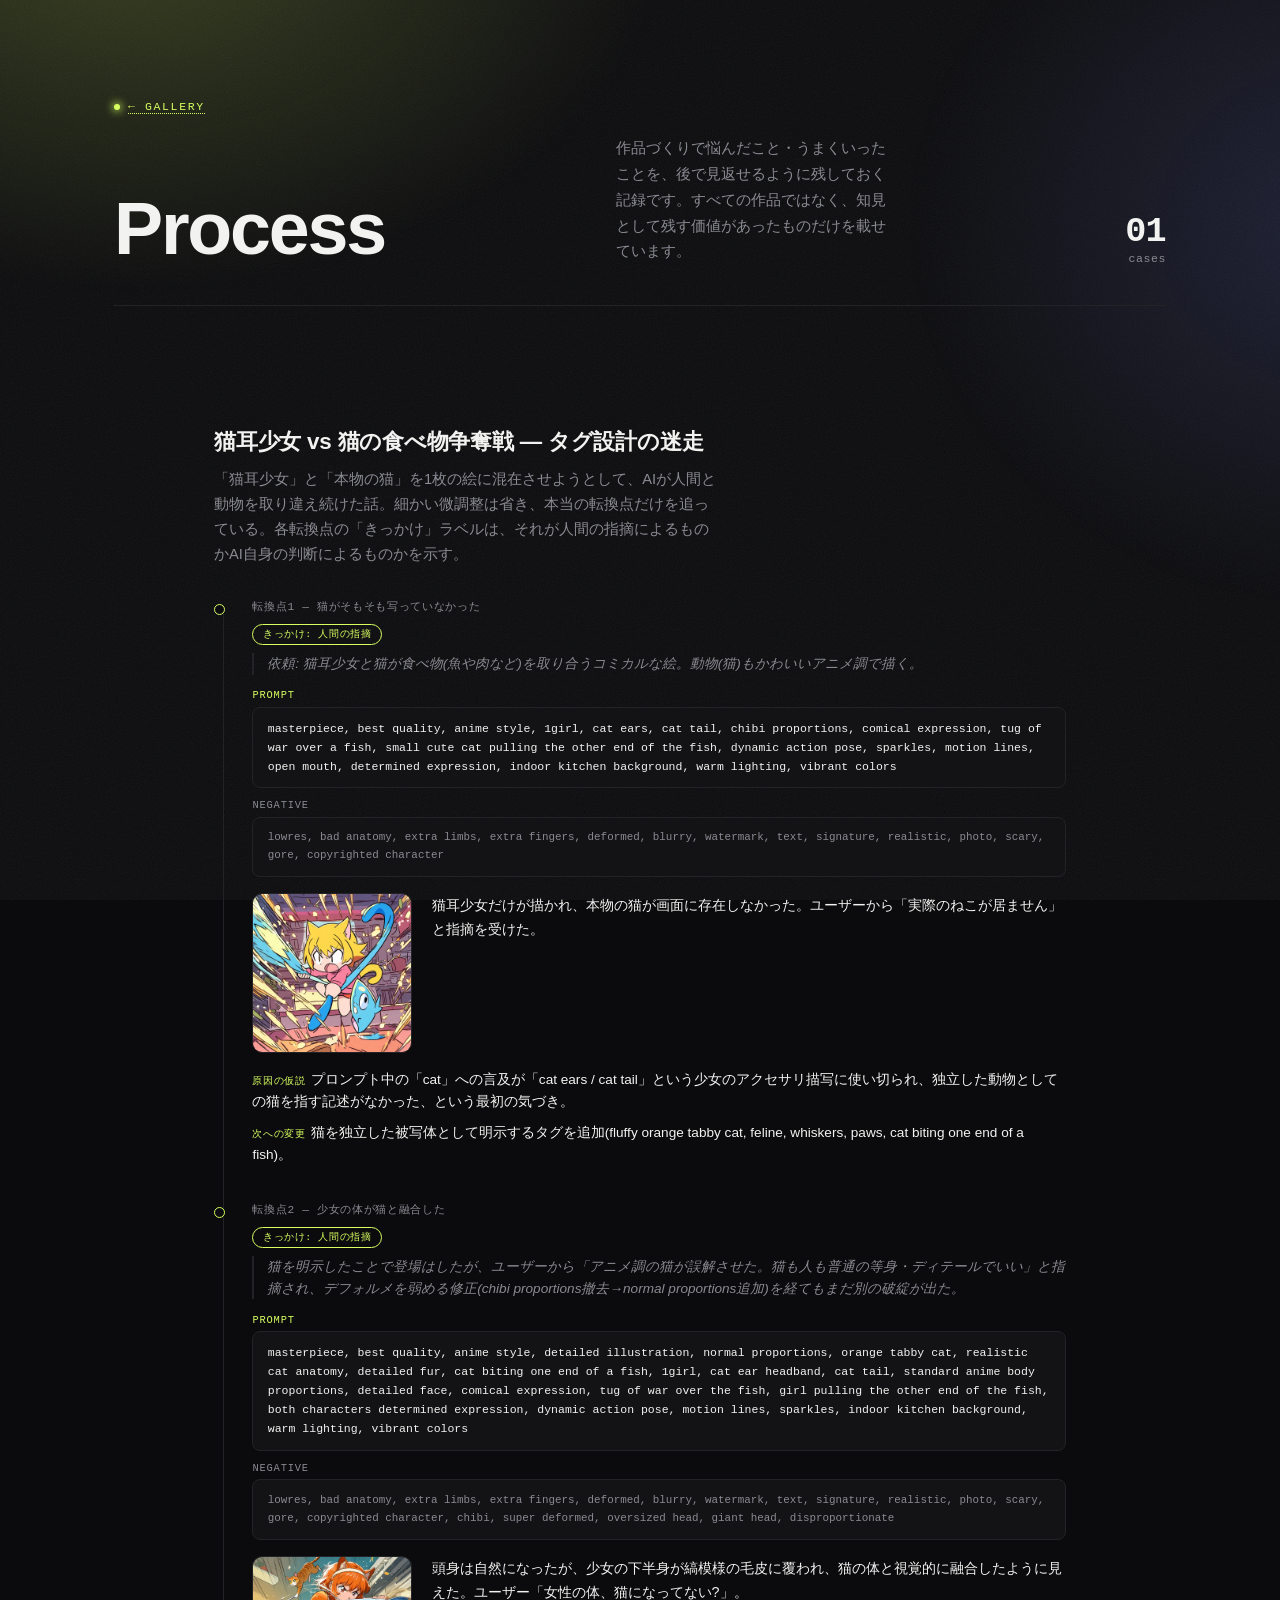
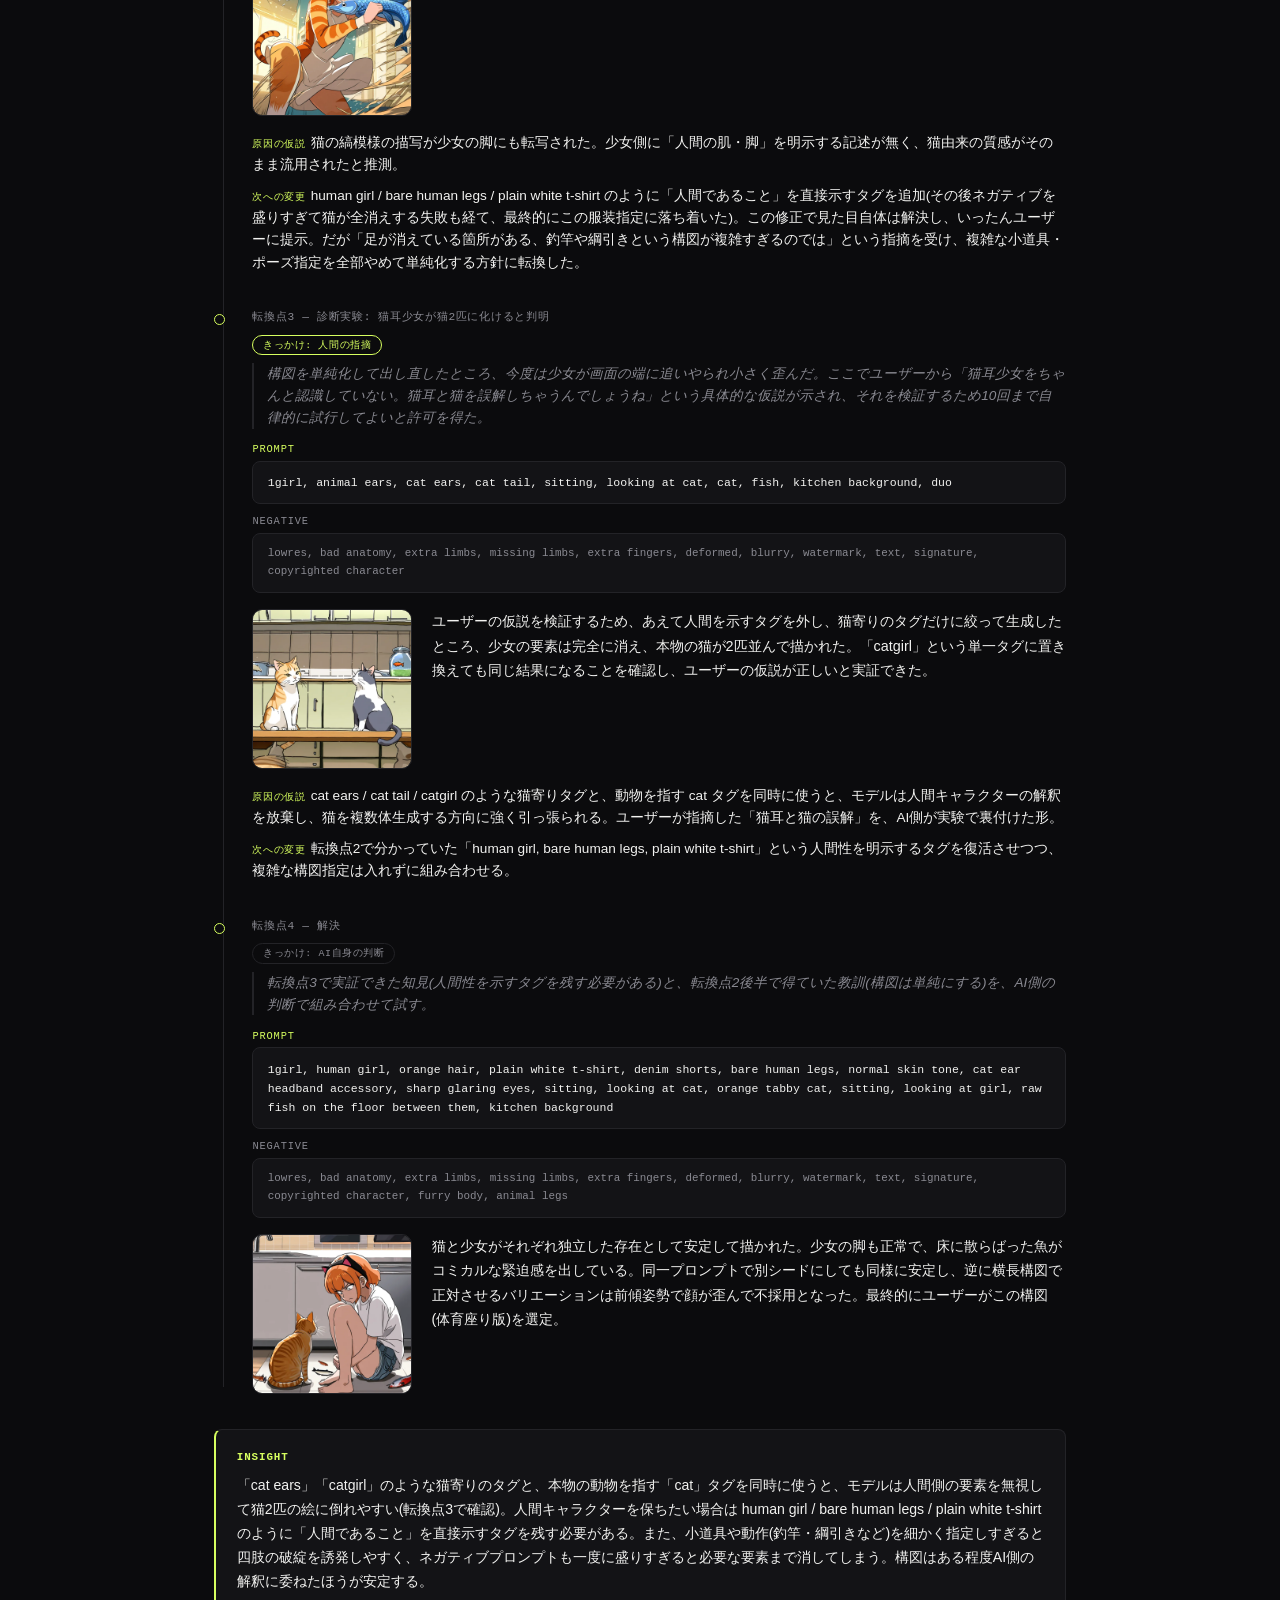
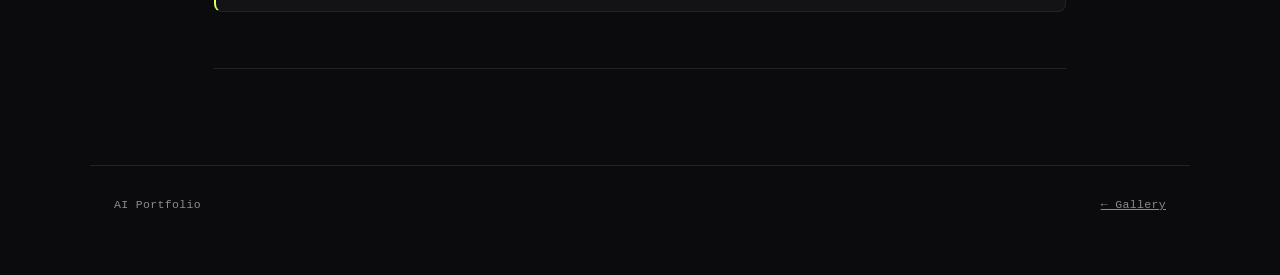
==== commit 6adf133b: "画像をPNGからWebPに変換してファイルサイズを削減 長辺800px・品質82で全画像をWebP化し、docs/images/を16MBから1MB未満に圧縮（#2）。 今後の追加分もscripts/" ====
--- a/docs/process.html
+++ b/docs/process.html
@@ -239,7 +239,7 @@
         trigger: "依頼: 猫耳少女と猫が食べ物(魚や肉など)を取り合うコミカルな絵。動物(猫)もかわいいアニメ調で描く。",
         prompt: "masterpiece, best quality, anime style, 1girl, cat ears, cat tail, chibi proportions, comical expression, tug of war over a fish, small cute cat pulling the other end of the fish, dynamic action pose, sparkles, motion lines, open mouth, determined expression, indoor kitchen background, warm lighting, vibrant colors",
         negative: "lowres, bad anatomy, extra limbs, extra fingers, deformed, blurry, watermark, text, signature, realistic, photo, scary, gore, copyrighted character",
-        image: "images/process/catgirl_vs_cat/01_no_cat.png",
+        image: "images/process/catgirl_vs_cat/01_no_cat.webp",
         outcome: "猫耳少女だけが描かれ、本物の猫が画面に存在しなかった。ユーザーから「実際のねこが居ません」と指摘を受けた。",
         cause: "プロンプト中の「cat」への言及が「cat ears / cat tail」という少女のアクセサリ描写に使い切られ、独立した動物としての猫を指す記述がなかった、という最初の気づき。",
         change: "猫を独立した被写体として明示するタグを追加(fluffy orange tabby cat, feline, whiskers, paws, cat biting one end of a fish)。"
@@ -250,7 +250,7 @@
         trigger: "猫を明示したことで登場はしたが、ユーザーから「アニメ調の猫が誤解させた。猫も人も普通の等身・ディテールでいい」と指摘され、デフォルメを弱める修正(chibi proportions撤去→normal proportions追加)を経てもまだ別の破綻が出た。",
         prompt: "masterpiece, best quality, anime style, detailed illustration, normal proportions, orange tabby cat, realistic cat anatomy, detailed fur, cat biting one end of a fish, 1girl, cat ear headband, cat tail, standard anime body proportions, detailed face, comical expression, tug of war over the fish, girl pulling the other end of the fish, both characters determined expression, dynamic action pose, motion lines, sparkles, indoor kitchen background, warm lighting, vibrant colors",
         negative: "lowres, bad anatomy, extra limbs, extra fingers, deformed, blurry, watermark, text, signature, realistic, photo, scary, gore, copyrighted character, chibi, super deformed, oversized head, giant head, disproportionate",
-        image: "images/process/catgirl_vs_cat/02_body_fused.png",
+        image: "images/process/catgirl_vs_cat/02_body_fused.webp",
         outcome: "頭身は自然になったが、少女の下半身が縞模様の毛皮に覆われ、猫の体と視覚的に融合したように見えた。ユーザー「女性の体、猫になってない?」。",
         cause: "猫の縞模様の描写が少女の脚にも転写された。少女側に「人間の肌・脚」を明示する記述が無く、猫由来の質感がそのまま流用されたと推測。",
         change: "human girl / bare human legs / plain white t-shirt のように「人間であること」を直接示すタグを追加(その後ネガティブを盛りすぎて猫が全消えする失敗も経て、最終的にこの服装指定に落ち着いた)。この修正で見た目自体は解決し、いったんユーザーに提示。だが「足が消えている箇所がある、釣竿や綱引きという構図が複雑すぎるのでは」という指摘を受け、複雑な小道具・ポーズ指定を全部やめて単純化する方針に転換した。"
@@ -261,7 +261,7 @@
         trigger: "構図を単純化して出し直したところ、今度は少女が画面の端に追いやられ小さく歪んだ。ここでユーザーから「猫耳少女をちゃんと認識していない。猫耳と猫を誤解しちゃうんでしょうね」という具体的な仮説が示され、それを検証するため10回まで自律的に試行してよいと許可を得た。",
         prompt: "1girl, animal ears, cat ears, cat tail, sitting, looking at cat, cat, fish, kitchen background, duo",
         negative: "lowres, bad anatomy, extra limbs, missing limbs, extra fingers, deformed, blurry, watermark, text, signature, copyrighted character",
-        image: "images/process/catgirl_vs_cat/03_two_cats.png",
+        image: "images/process/catgirl_vs_cat/03_two_cats.webp",
         outcome: "ユーザーの仮説を検証するため、あえて人間を示すタグを外し、猫寄りのタグだけに絞って生成したところ、少女の要素は完全に消え、本物の猫が2匹並んで描かれた。「catgirl」という単一タグに置き換えても同じ結果になることを確認し、ユーザーの仮説が正しいと実証できた。",
         cause: "cat ears / cat tail / catgirl のような猫寄りタグと、動物を指す cat タグを同時に使うと、モデルは人間キャラクターの解釈を放棄し、猫を複数体生成する方向に強く引っ張られる。ユーザーが指摘した「猫耳と猫の誤解」を、AI側が実験で裏付けた形。",
         change: "転換点2で分かっていた「human girl, bare human legs, plain white t-shirt」という人間性を明示するタグを復活させつつ、複雑な構図指定は入れずに組み合わせる。"
@@ -272,7 +272,7 @@
         trigger: "転換点3で実証できた知見(人間性を示すタグを残す必要がある)と、転換点2後半で得ていた教訓(構図は単純にする)を、AI側の判断で組み合わせて試す。",
         prompt: "1girl, human girl, orange hair, plain white t-shirt, denim shorts, bare human legs, normal skin tone, cat ear headband accessory, sharp glaring eyes, sitting, looking at cat, orange tabby cat, sitting, looking at girl, raw fish on the floor between them, kitchen background",
         negative: "lowres, bad anatomy, extra limbs, missing limbs, extra fingers, deformed, blurry, watermark, text, signature, copyrighted character, furry body, animal legs",
-        image: "images/process/catgirl_vs_cat/04_resolved.png",
+        image: "images/process/catgirl_vs_cat/04_resolved.webp",
         outcome: "猫と少女がそれぞれ独立した存在として安定して描かれた。少女の脚も正常で、床に散らばった魚がコミカルな緊迫感を出している。同一プロンプトで別シードにしても同様に安定し、逆に横長構図で正対させるバリエーションは前傾姿勢で顔が歪んで不採用となった。最終的にユーザーがこの構図(体育座り版)を選定。"
       }
     ],
